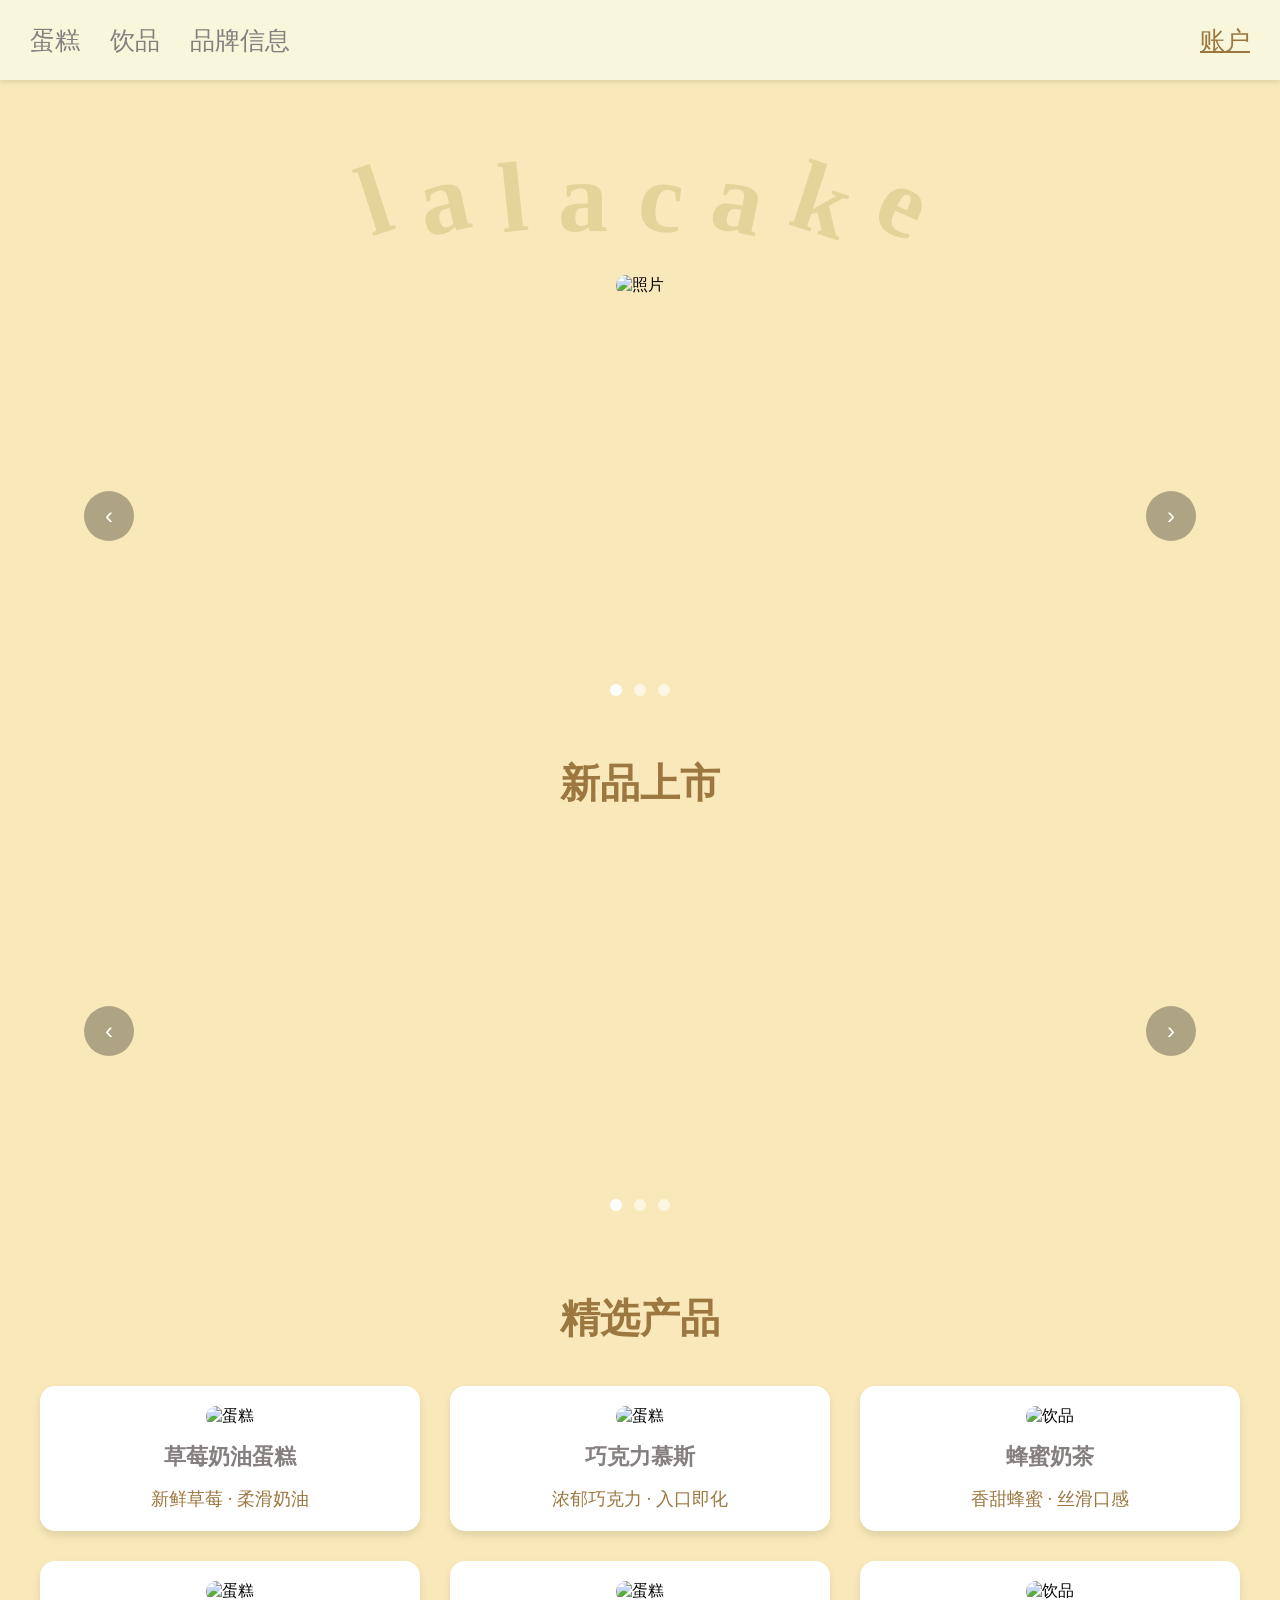
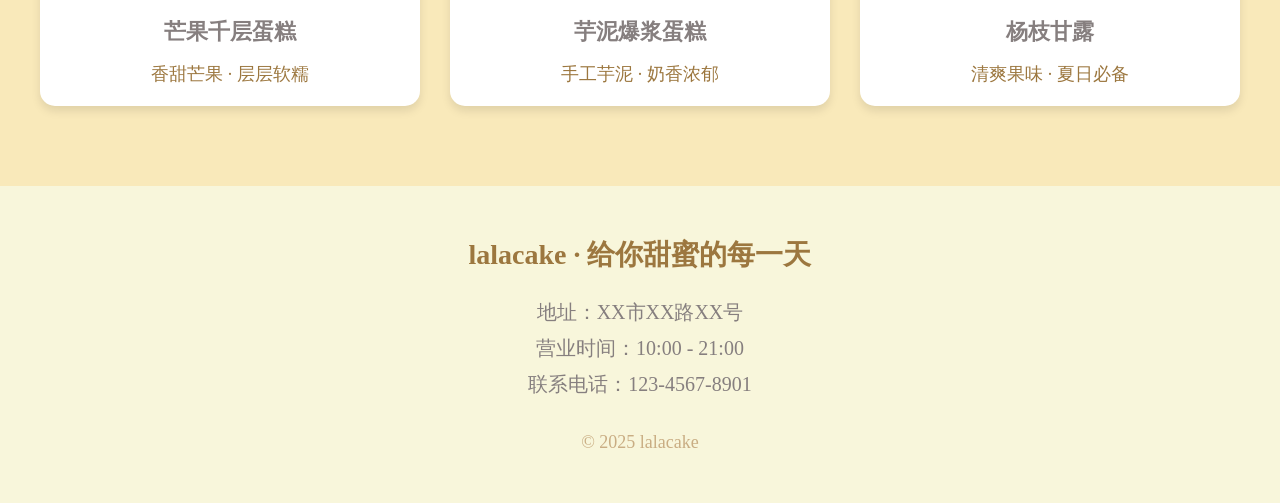
==== 20.html @ 41dbef55 "Add files via upload 新增新品轮播" ====
<!DOCTYPE html>
<html lang="zh-CN">

<head>
    <meta charset="UTF-8">
    <meta name="viewport" content="width=device-width, initial-scale=1.0">
    <title>lalacake</title>
    <style>
        * {
            margin: 0;
            padding: 0;
            box-sizing: border-box;
        }

        .navbar {
            position: fixed;
            top: 0;
            left: 0;
            width: 100%;
            height: 80px;
            background: #f8f6db;
            display: flex;
            align-items: center;
            justify-content: space-between;
            padding: 0 30px;
            box-shadow: 0 2px 5px rgba(0, 0, 0, 0.1);
            z-index: 999;
            font-family: "宋体";
        }

        .nav-menu {
            display: flex;
            gap: 30px;
            list-style: none;
        }

        .nav-menu a {
            text-decoration: none;
            color: #867f7f;
            font-size: 25px;
        }

        .nav-menu a:hover {
            color: #c9ad83;
        }

        .nav-user {
            font-size: 25px;
            color: #e3d49a;
        }

        body {
            background-color: #f9e9ba;
            min-height: 200vh;
            padding-top: 60px;
            font-family: "宋体";
        }

        .header-section {
            text-align: center;
            padding-top: 80px;
            padding-bottom: 20px;
        }

        .curve-title {
            font-size: 100px;
            font-weight: bold;
            color: #e3d49a;
            margin-bottom: 20px;
        }

        .curve-title span {
            display: inline-block;
            transform-origin: center bottom;
        }

        .header-img {
            width: 500px;
            height: auto;
            border-radius: 10px;
        }

        /* 轮播图样式 */
        .carousel {
            position: relative;
            width: 90%;
            height: 400px;
            margin: 0 auto 30px;
            border-radius: 15px;
            overflow: hidden;
        }

        .carousel-inner {
            width: 100%;
            height: 100%;
            position: relative;
        }

        .carousel-item {
            position: absolute;
            top: 0;
            left: 0;
            width: 100%;
            height: 100%;
            opacity: 0;
            background-size: cover;
            background-position: center;
            transition: opacity 0.8s ease;
        }

        .carousel-item.active {
            opacity: 1;
        }

        /* 左右箭头 */
        .prev,
        .next {
            position: absolute;
            top: 50%;
            transform: translateY(-50%);
            width: 50px;
            height: 50px;
            background: rgba(0, 0, 0, 0.3);
            color: white;
            font-size: 24px;
            border: none;
            border-radius: 50%;
            cursor: pointer;
            z-index: 10;
        }

        .prev {
            left: 20px;
        }

        .next {
            right: 20px;
        }

        /* 小圆点 */
        .dots {
            position: absolute;
            bottom: 20px;
            left: 50%;
            transform: translateX(-50%);
            display: flex;
            gap: 12px;
        }

        .dot {
            width: 12px;
            height: 12px;
            background: rgba(255, 255, 255, 0.6);
            border-radius: 50%;
            cursor: pointer;
        }

        .dot.active {
            background: white;
        }

        /* 新品标题 */
        .new-title {
            text-align: center;
            font-size: 40px;
            color: #9c773f;
            margin: 40px 0 20px 0;
        }

        /* 精品产品 */
        .product-section {
            max-width: 1200px;
            margin: 0 auto;
            text-align: center;
        }

        .section-title {
            font-size: 40px;
            color: #9c773f;
            margin: 60px 0 40px 0;
        }

        .product-box {
            display: grid;
            grid-template-columns: repeat(3, 1fr);
            gap: 30px;
        }

        .item {
            background: #fff;
            border-radius: 15px;
            padding: 20px;
            box-shadow: 0 5px 10px rgba(0, 0, 0, 0.1);
        }

        .item img {
            width: 100%;
            height: 200px;
            object-fit: cover;
            border-radius: 10px;
        }

        .item h3 {
            font-size: 22px;
            color: #867f7f;
            margin: 15px 0;
        }

        .item p {
            color: #9c773f;
            font-size: 18px;
        }

        /* 页脚 */
        .footer {
            background: #f8f6db;
            padding: 50px 20px;
            text-align: center;
            margin-top: 80px;
        }

        .footer h3 {
            font-size: 28px;
            color: #9c773f;
            margin-bottom: 20px;
        }

        .footer p {
            font-size: 20px;
            color: #867f7f;
            line-height: 1.8;
        }

        .footer-bottom {
            margin-top: 30px;
            font-size: 18px;
            color: #c9ad83;
        }
    </style>
</head>

<body>

    <div class="navbar">
        <ul class="nav-menu">
            <li><a href="#">蛋糕</a></li>
            <li><a href="#">饮品</a></li>
            <li><a href="#">品牌信息</a></li>
        </ul>
        <div class="nav-user"><a href="#" style="color: #9c773f;">账户</a></div>
    </div>

    <div class="header-section">
        <h1 class="curve-title">
            <span style="transform:rotate(-18deg)">l</span>
            <span style="transform:rotate(-12deg)">a</span>
            <span style="transform:rotate(-6deg)">l</span>
            <span style="transform:rotate(0deg)">a</span>
            <span style="transform:rotate(6deg)">c</span>
            <span style="transform:rotate(12deg)">a</span>
            <span style="transform:rotate(18deg)">k</span>
            <span style="transform:rotate(24deg)">e</span>
        </h1>
        <img class="header-img" src="./img/retouch_2026041918122701.png" alt="照片">
    </div>

    <!-- 主轮播 三张图 -->
    <div class="carousel" id="carousel1">
        <div class="carousel-inner">
            <div class="carousel-item active" style="background-image:url('./img/b1.jpg')"></div>
            <div class="carousel-item" style="background-image:url('./img/b2.jpg')"></div>
            <div class="carousel-item" style="background-image:url('./img/b3.jpg')"></div>
        </div>
        <button class="prev">‹</button>
        <button class="next">›</button>
        <div class="dots">
            <span class="dot active"></span>
            <span class="dot"></span>
            <span class="dot"></span>
        </div>
    </div>

    <!-- 新品轮播 -->
    <h2 class="new-title">新品上市</h2>
    <div class="carousel" id="carousel2">
        <div class="carousel-inner">
            <div class="carousel-item active" style="background-image:url('./img/new1.jpg')"></div>
            <div class="carousel-item" style="background-image:url('./img/new2.jpg')"></div>
            <div class="carousel-item" style="background-image:url('./img/new3.jpg')"></div>
        </div>
        <button class="prev">‹</button>
        <button class="next">›</button>
        <div class="dots">
            <span class="dot active"></span>
            <span class="dot"></span>
            <span class="dot"></span>
        </div>
    </div>

    <!-- 精品产品 -->
    <div class="product-section">
        <h2 class="section-title">精选产品</h2>
        <div class="product-box">
            <div class="item">
                <img src="./img/cake1.jpg" alt="蛋糕">
                <h3>草莓奶油蛋糕</h3>
                <p>新鲜草莓 · 柔滑奶油</p>
            </div>
            <div class="item">
                <img src="./img/cake2.jpg" alt="蛋糕">
                <h3>巧克力慕斯</h3>
                <p>浓郁巧克力 · 入口即化</p>
            </div>
            <div class="item">
                <img src="./img/drink1.jpg" alt="饮品">
                <h3>蜂蜜奶茶</h3>
                <p>香甜蜂蜜 · 丝滑口感</p>
            </div>

            <div class="item">
                <img src="./img/cake3.jpg" alt="蛋糕">
                <h3>芒果千层蛋糕</h3>
                <p>香甜芒果 · 层层软糯</p>
            </div>
            <div class="item">
                <img src="./img/cake4.jpg" alt="蛋糕">
                <h3>芋泥爆浆蛋糕</h3>
                <p>手工芋泥 · 奶香浓郁</p>
            </div>
            <div class="item">
                <img src="./img/drink2.jpg" alt="饮品">
                <h3>杨枝甘露</h3>
                <p>清爽果味 · 夏日必备</p>
            </div>
        </div>
    </div>

    <!-- 页脚 -->
    <div class="footer">
        <h3>lalacake · 给你甜蜜的每一天</h3>
        <p>地址：XX市XX路XX号</p>
        <p>营业时间：10:00 - 21:00</p>
        <p>联系电话：123-4567-8901</p>
        <div class="footer-bottom">
            © 2025 lalacake
        </div>
    </div>

    <script>
        function startCarousel(id) {
            const box = document.getElementById(id);
            const items = box.querySelectorAll('.carousel-item');
            const dots = box.querySelectorAll('.dot');
            const prev = box.querySelector('.prev');
            const next = box.querySelector('.next');
            let index = 0;

            function show() {
                items.forEach((i, k) => i.classList.toggle('active', k === index));
                dots.forEach((d, k) => d.classList.toggle('active', k === index));
            }

            prev.onclick = () => {
                index = (index - 1 + 3) % 3;
                show();
            }

            next.onclick = () => {
                index = (index + 1) % 3;
                show();
            }

            dots.forEach((d, i) => {
                d.onclick = () => {
                    index = i;
                    show();
                }
            })

            setInterval(() => {
                index = (index + 1) % 3;
                show();
            }, 3000);
        }

        startCarousel('carousel1');
        startCarousel('carousel2');
    </script>

</body>

</html>
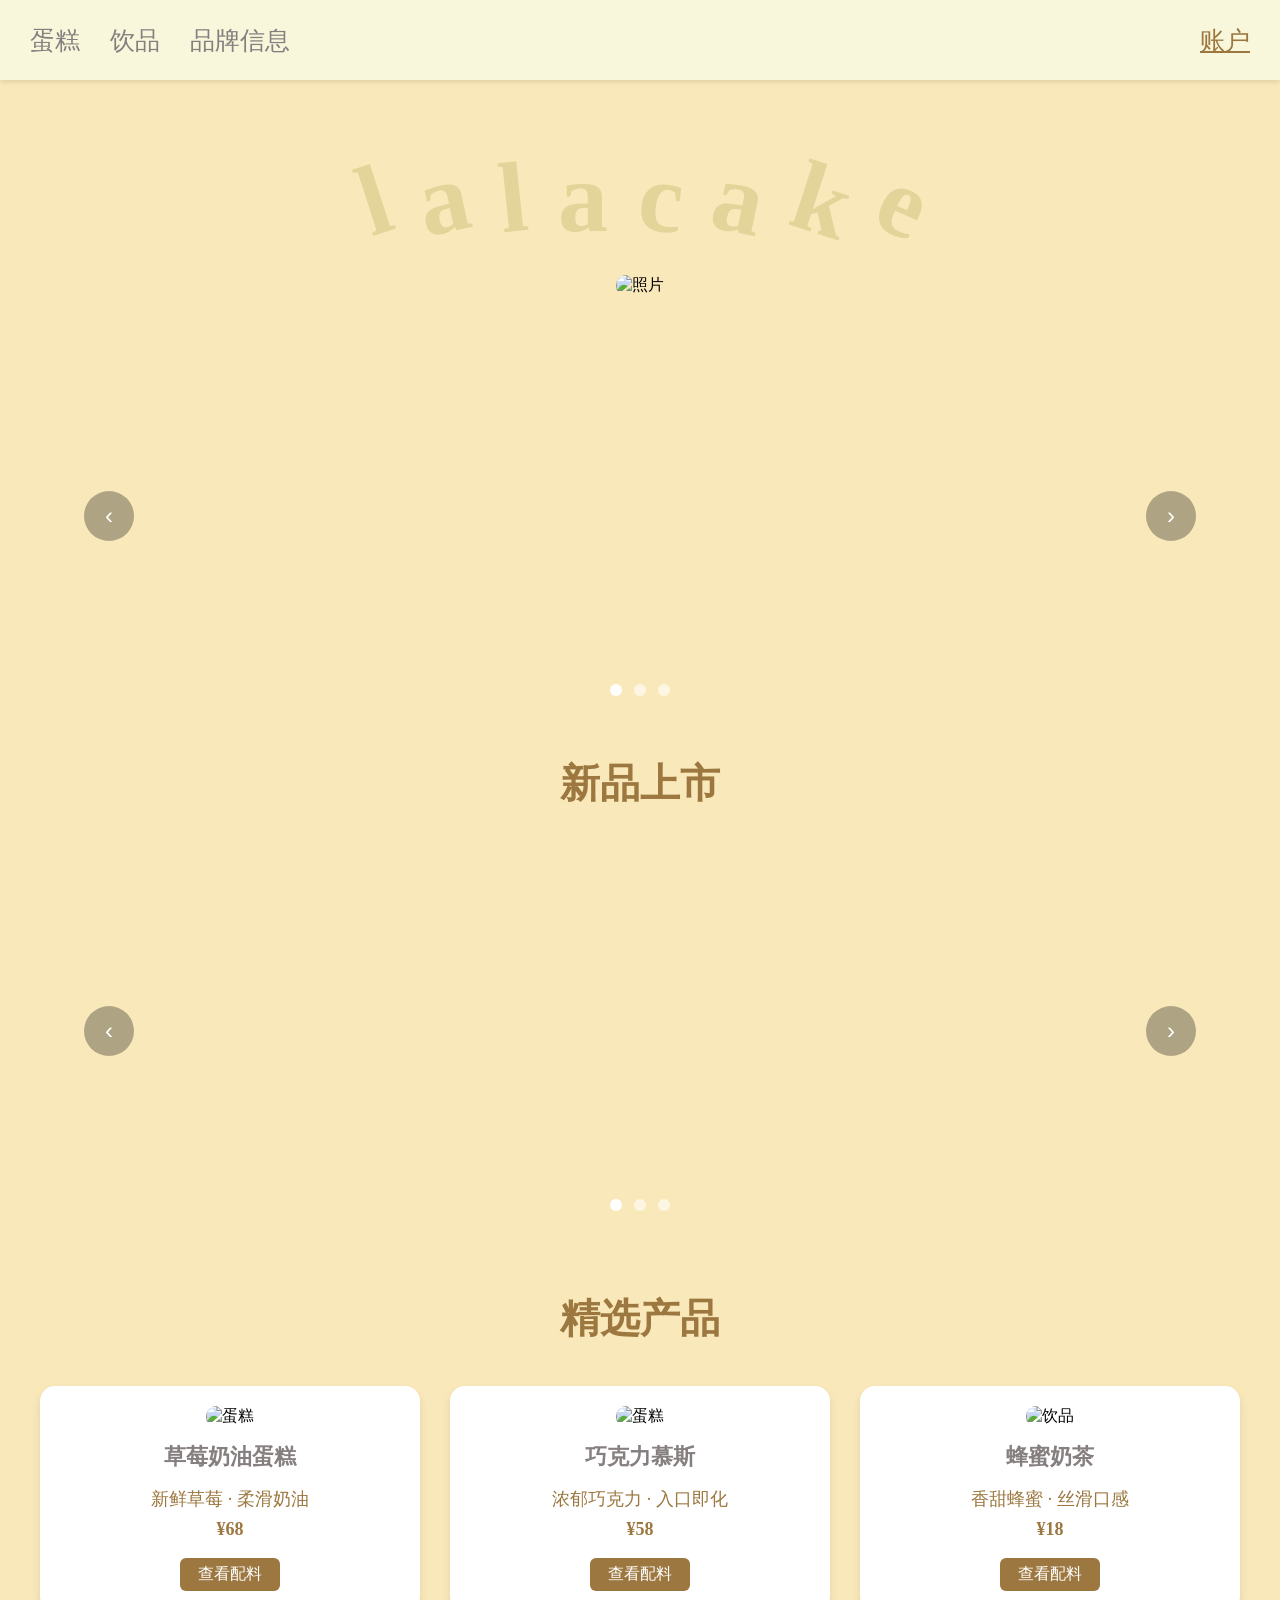
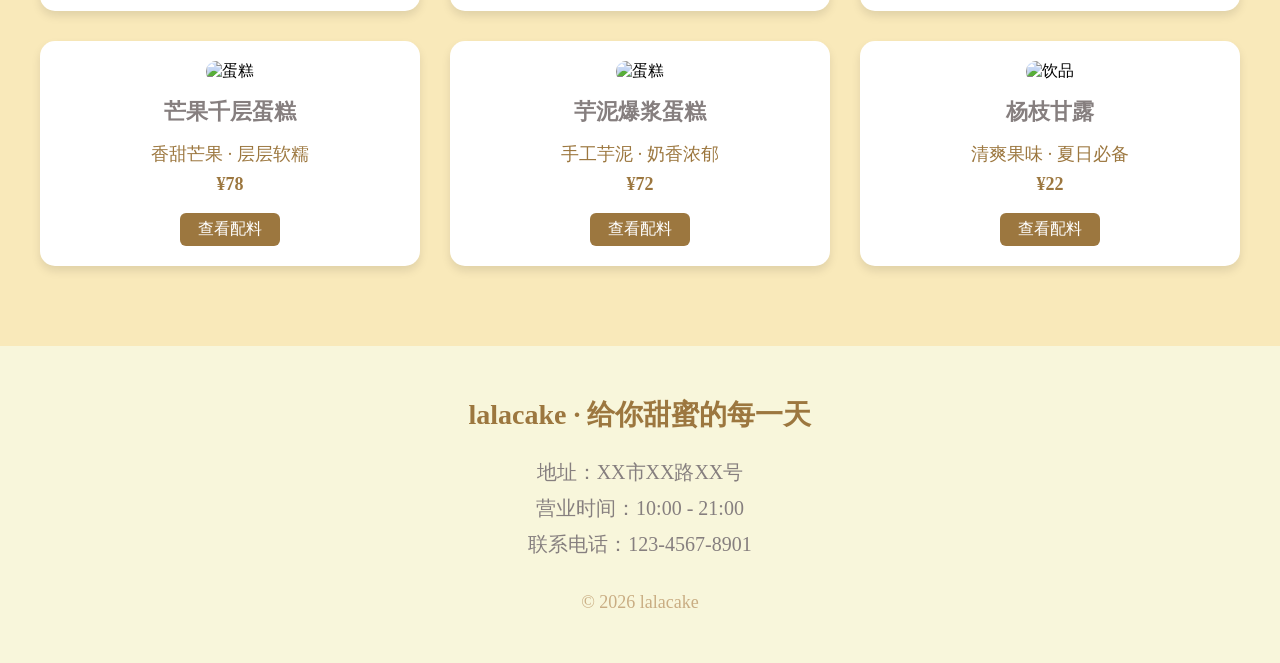
==== commit 92bb7ca9: "完成价格和按钮查看配料表" ====
--- a/20.html
+++ b/20.html
@@ -211,6 +211,63 @@
             font-size: 18px;
         }
 
+        /* ===================== 【新增CSS：价格+按钮+弹窗】 ===================== */
+        .price {
+            font-size: 24px;
+            font-weight: bold;
+            color: #e63946;
+            margin: 8px 0;
+        }
+
+        .detail-btn {
+            margin-top: 10px;
+            padding: 6px 18px;
+            background: #9c773f;
+            color: #fff;
+            border: none;
+            border-radius: 6px;
+            cursor: pointer;
+            font-size: 16px;
+        }
+
+        .detail-btn:hover {
+            background: #c9ad83;
+        }
+
+        .modal {
+            position: fixed;
+            top: 0;
+            left: 0;
+            width: 100%;
+            height: 100%;
+            background: rgba(0, 0, 0, 0.6);
+            display: none;
+            justify-content: center;
+            align-items: center;
+            z-index: 9999;
+        }
+
+        .modal-content {
+            background: #fff;
+            padding: 30px;
+            border-radius: 12px;
+            width: 90%;
+            max-width: 500px;
+            text-align: center;
+            position: relative;
+        }
+
+        .close {
+            position: absolute;
+            top: 10px;
+            right: 15px;
+            font-size: 22px;
+            cursor: pointer;
+            color: #666;
+        }
+
+        /* ===================== 【新增CSS结束】 ===================== */
+
         /* 页脚 */
         .footer {
             background: #f8f6db;
@@ -301,39 +358,63 @@
     <div class="product-section">
         <h2 class="section-title">精选产品</h2>
         <div class="product-box">
+            <!-- ===================== 【每个产品都新增：价格 + 按钮】 ===================== -->
             <div class="item">
                 <img src="./img/cake1.jpg" alt="蛋糕">
                 <h3>草莓奶油蛋糕</h3>
                 <p>新鲜草莓 · 柔滑奶油</p>
+                <p class="price">¥68</p> <!-- 新增 -->
+                <button class="detail-btn" onclick="showDetail(0)">查看配料</button> <!-- 新增 -->
             </div>
             <div class="item">
                 <img src="./img/cake2.jpg" alt="蛋糕">
                 <h3>巧克力慕斯</h3>
                 <p>浓郁巧克力 · 入口即化</p>
+                <p class="price">¥58</p> <!-- 新增 -->
+                <button class="detail-btn" onclick="showDetail(1)">查看配料</button> <!-- 新增 -->
             </div>
             <div class="item">
                 <img src="./img/drink1.jpg" alt="饮品">
                 <h3>蜂蜜奶茶</h3>
                 <p>香甜蜂蜜 · 丝滑口感</p>
+                <p class="price">¥18</p> <!-- 新增 -->
+                <button class="detail-btn" onclick="showDetail(2)">查看配料</button> <!-- 新增 -->
             </div>
 
             <div class="item">
                 <img src="./img/cake3.jpg" alt="蛋糕">
                 <h3>芒果千层蛋糕</h3>
                 <p>香甜芒果 · 层层软糯</p>
+                <p class="price">¥78</p> <!-- 新增 -->
+                <button class="detail-btn" onclick="showDetail(3)">查看配料</button> <!-- 新增 -->
             </div>
             <div class="item">
                 <img src="./img/cake4.jpg" alt="蛋糕">
                 <h3>芋泥爆浆蛋糕</h3>
                 <p>手工芋泥 · 奶香浓郁</p>
+                <p class="price">¥72</p> <!-- 新增 -->
+                <button class="detail-btn" onclick="showDetail(4)">查看配料</button> <!-- 新增 -->
             </div>
             <div class="item">
                 <img src="./img/drink2.jpg" alt="饮品">
                 <h3>杨枝甘露</h3>
                 <p>清爽果味 · 夏日必备</p>
-            </div>
-        </div>
-    </div>
+                <p class="price">¥22</p> <!-- 新增 -->
+                <button class="detail-btn" onclick="showDetail(5)">查看配料</button> <!-- 新增 -->
+            </div>
+            <!-- ===================== 【产品新增结束】 ===================== -->
+        </div>
+    </div>
+
+    <!-- ===================== 【新增HTML：配料表弹窗】 ===================== -->
+    <div class="modal" id="modal">
+        <div class="modal-content">
+            <span class="close" onclick="closeModal()">&times;</span>
+            <h3 id="modalTitle">产品名称</h3>
+            <p id="modalContent">配料表</p>
+        </div>
+    </div>
+    <!-- ===================== 【新增HTML结束】 ===================== -->
 
     <!-- 页脚 -->
     <div class="footer">
@@ -342,11 +423,12 @@
         <p>营业时间：10:00 - 21:00</p>
         <p>联系电话：123-4567-8901</p>
         <div class="footer-bottom">
-            © 2025 lalacake
+            © 2026 lalacake
         </div>
     </div>
 
     <script>
+        // 原有轮播代码 完全不动
         function startCarousel(id) {
             const box = document.getElementById(id);
             const items = box.querySelectorAll('.carousel-item');
@@ -382,9 +464,28 @@
                 show();
             }, 3000);
         }
-
         startCarousel('carousel1');
         startCarousel('carousel2');
+
+        // ===================== 【新增JS：弹窗显示配料表】 =====================
+        const products = [
+            { name: "草莓奶油蛋糕", content: "配料：低筋面粉、鸡蛋、淡奶油、新鲜草莓、白砂糖、牛奶、黄油" },
+            { name: "巧克力慕斯", content: "配料：黑巧克力、淡奶油、鸡蛋、白砂糖、可可粉、牛奶、吉利丁" },
+            { name: "蜂蜜奶茶", content: "配料：红茶、纯牛奶、蜂蜜、冰糖" },
+            { name: "芒果千层蛋糕", content: "配料：千层皮、淡奶油、新鲜芒果、白砂糖、牛奶" },
+            { name: "芋泥爆浆蛋糕", content: "配料：芋头、淡奶油、鸡蛋、面粉、牛奶、黄油、白砂糖" },
+            { name: "杨枝甘露", content: "配料：西柚、芒果、椰奶、西米、冰糖" }
+        ];
+
+        function showDetail(index) {
+            document.getElementById("modalTitle").innerText = products[index].name;
+            document.getElementById("modalContent").innerText = products[index].content;
+            document.getElementById("modal").style.display = "flex";
+        }
+        function closeModal() {
+            document.getElementById("modal").style.display = "none";
+        }
+        // ===================== 【新增JS结束】 =====================
     </script>
 
 </body>
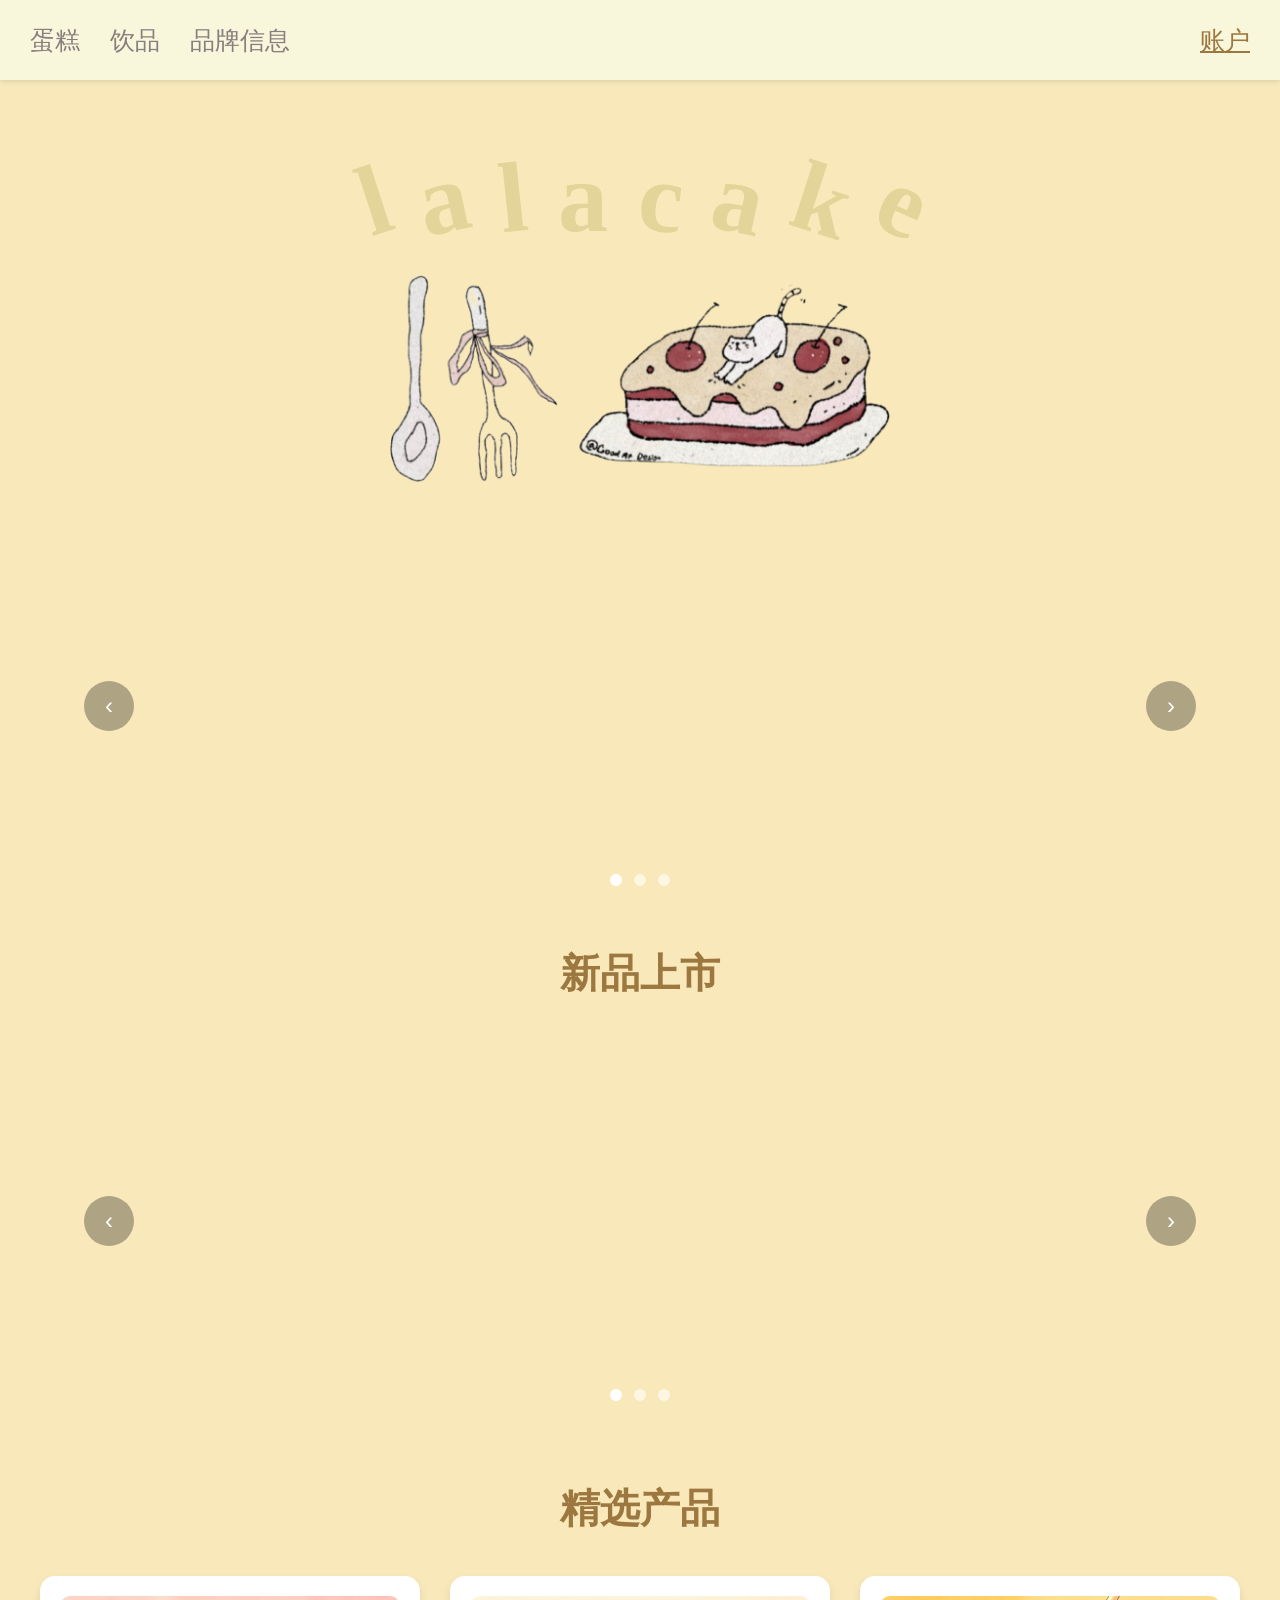
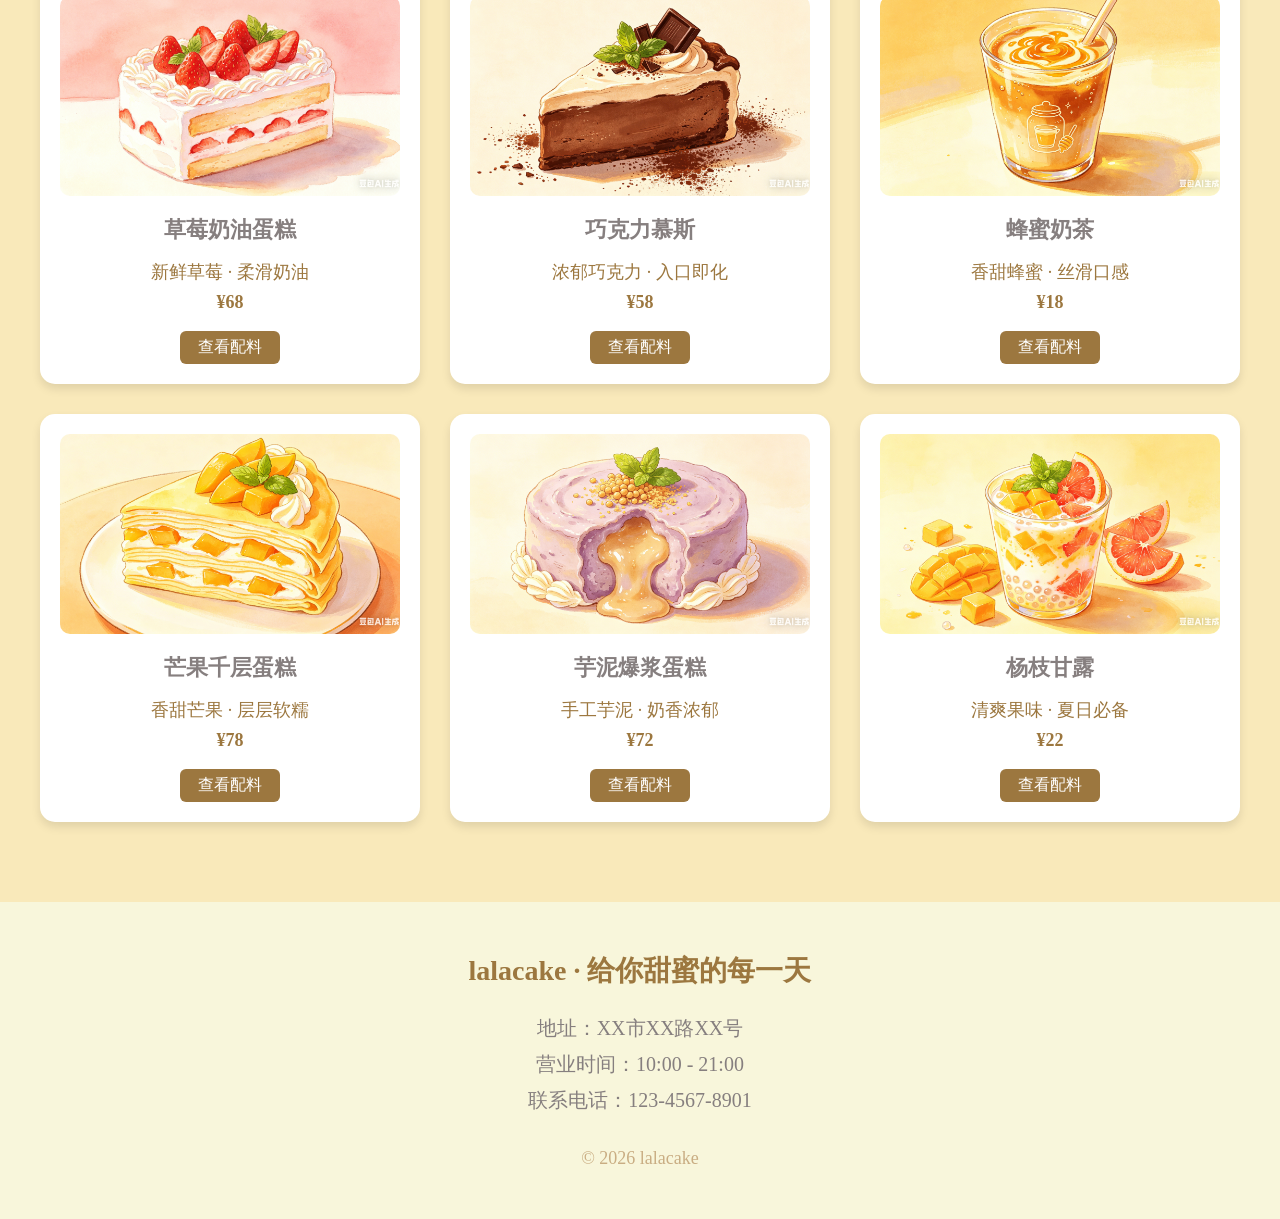
==== commit 5303c5e1: "上传产品图片" ====
--- a/20.html
+++ b/20.html
@@ -1,493 +1,493 @@
-<!DOCTYPE html>
-<html lang="zh-CN">
-
-<head>
-    <meta charset="UTF-8">
-    <meta name="viewport" content="width=device-width, initial-scale=1.0">
-    <title>lalacake</title>
-    <style>
-        * {
-            margin: 0;
-            padding: 0;
-            box-sizing: border-box;
-        }
-
-        .navbar {
-            position: fixed;
-            top: 0;
-            left: 0;
-            width: 100%;
-            height: 80px;
-            background: #f8f6db;
-            display: flex;
-            align-items: center;
-            justify-content: space-between;
-            padding: 0 30px;
-            box-shadow: 0 2px 5px rgba(0, 0, 0, 0.1);
-            z-index: 999;
-            font-family: "宋体";
-        }
-
-        .nav-menu {
-            display: flex;
-            gap: 30px;
-            list-style: none;
-        }
-
-        .nav-menu a {
-            text-decoration: none;
-            color: #867f7f;
-            font-size: 25px;
-        }
-
-        .nav-menu a:hover {
-            color: #c9ad83;
-        }
-
-        .nav-user {
-            font-size: 25px;
-            color: #e3d49a;
-        }
-
-        body {
-            background-color: #f9e9ba;
-            min-height: 200vh;
-            padding-top: 60px;
-            font-family: "宋体";
-        }
-
-        .header-section {
-            text-align: center;
-            padding-top: 80px;
-            padding-bottom: 20px;
-        }
-
-        .curve-title {
-            font-size: 100px;
-            font-weight: bold;
-            color: #e3d49a;
-            margin-bottom: 20px;
-        }
-
-        .curve-title span {
-            display: inline-block;
-            transform-origin: center bottom;
-        }
-
-        .header-img {
-            width: 500px;
-            height: auto;
-            border-radius: 10px;
-        }
-
-        /* 轮播图样式 */
-        .carousel {
-            position: relative;
-            width: 90%;
-            height: 400px;
-            margin: 0 auto 30px;
-            border-radius: 15px;
-            overflow: hidden;
-        }
-
-        .carousel-inner {
-            width: 100%;
-            height: 100%;
-            position: relative;
-        }
-
-        .carousel-item {
-            position: absolute;
-            top: 0;
-            left: 0;
-            width: 100%;
-            height: 100%;
-            opacity: 0;
-            background-size: cover;
-            background-position: center;
-            transition: opacity 0.8s ease;
-        }
-
-        .carousel-item.active {
-            opacity: 1;
-        }
-
-        /* 左右箭头 */
-        .prev,
-        .next {
-            position: absolute;
-            top: 50%;
-            transform: translateY(-50%);
-            width: 50px;
-            height: 50px;
-            background: rgba(0, 0, 0, 0.3);
-            color: white;
-            font-size: 24px;
-            border: none;
-            border-radius: 50%;
-            cursor: pointer;
-            z-index: 10;
-        }
-
-        .prev {
-            left: 20px;
-        }
-
-        .next {
-            right: 20px;
-        }
-
-        /* 小圆点 */
-        .dots {
-            position: absolute;
-            bottom: 20px;
-            left: 50%;
-            transform: translateX(-50%);
-            display: flex;
-            gap: 12px;
-        }
-
-        .dot {
-            width: 12px;
-            height: 12px;
-            background: rgba(255, 255, 255, 0.6);
-            border-radius: 50%;
-            cursor: pointer;
-        }
-
-        .dot.active {
-            background: white;
-        }
-
-        /* 新品标题 */
-        .new-title {
-            text-align: center;
-            font-size: 40px;
-            color: #9c773f;
-            margin: 40px 0 20px 0;
-        }
-
-        /* 精品产品 */
-        .product-section {
-            max-width: 1200px;
-            margin: 0 auto;
-            text-align: center;
-        }
-
-        .section-title {
-            font-size: 40px;
-            color: #9c773f;
-            margin: 60px 0 40px 0;
-        }
-
-        .product-box {
-            display: grid;
-            grid-template-columns: repeat(3, 1fr);
-            gap: 30px;
-        }
-
-        .item {
-            background: #fff;
-            border-radius: 15px;
-            padding: 20px;
-            box-shadow: 0 5px 10px rgba(0, 0, 0, 0.1);
-        }
-
-        .item img {
-            width: 100%;
-            height: 200px;
-            object-fit: cover;
-            border-radius: 10px;
-        }
-
-        .item h3 {
-            font-size: 22px;
-            color: #867f7f;
-            margin: 15px 0;
-        }
-
-        .item p {
-            color: #9c773f;
-            font-size: 18px;
-        }
-
-        /* ===================== 【新增CSS：价格+按钮+弹窗】 ===================== */
-        .price {
-            font-size: 24px;
-            font-weight: bold;
-            color: #e63946;
-            margin: 8px 0;
-        }
-
-        .detail-btn {
-            margin-top: 10px;
-            padding: 6px 18px;
-            background: #9c773f;
-            color: #fff;
-            border: none;
-            border-radius: 6px;
-            cursor: pointer;
-            font-size: 16px;
-        }
-
-        .detail-btn:hover {
-            background: #c9ad83;
-        }
-
-        .modal {
-            position: fixed;
-            top: 0;
-            left: 0;
-            width: 100%;
-            height: 100%;
-            background: rgba(0, 0, 0, 0.6);
-            display: none;
-            justify-content: center;
-            align-items: center;
-            z-index: 9999;
-        }
-
-        .modal-content {
-            background: #fff;
-            padding: 30px;
-            border-radius: 12px;
-            width: 90%;
-            max-width: 500px;
-            text-align: center;
-            position: relative;
-        }
-
-        .close {
-            position: absolute;
-            top: 10px;
-            right: 15px;
-            font-size: 22px;
-            cursor: pointer;
-            color: #666;
-        }
-
-        /* ===================== 【新增CSS结束】 ===================== */
-
-        /* 页脚 */
-        .footer {
-            background: #f8f6db;
-            padding: 50px 20px;
-            text-align: center;
-            margin-top: 80px;
-        }
-
-        .footer h3 {
-            font-size: 28px;
-            color: #9c773f;
-            margin-bottom: 20px;
-        }
-
-        .footer p {
-            font-size: 20px;
-            color: #867f7f;
-            line-height: 1.8;
-        }
-
-        .footer-bottom {
-            margin-top: 30px;
-            font-size: 18px;
-            color: #c9ad83;
-        }
-    </style>
-</head>
-
-<body>
-
-    <div class="navbar">
-        <ul class="nav-menu">
-            <li><a href="#">蛋糕</a></li>
-            <li><a href="#">饮品</a></li>
-            <li><a href="#">品牌信息</a></li>
-        </ul>
-        <div class="nav-user"><a href="#" style="color: #9c773f;">账户</a></div>
-    </div>
-
-    <div class="header-section">
-        <h1 class="curve-title">
-            <span style="transform:rotate(-18deg)">l</span>
-            <span style="transform:rotate(-12deg)">a</span>
-            <span style="transform:rotate(-6deg)">l</span>
-            <span style="transform:rotate(0deg)">a</span>
-            <span style="transform:rotate(6deg)">c</span>
-            <span style="transform:rotate(12deg)">a</span>
-            <span style="transform:rotate(18deg)">k</span>
-            <span style="transform:rotate(24deg)">e</span>
-        </h1>
-        <img class="header-img" src="./img/retouch_2026041918122701.png" alt="照片">
-    </div>
-
-    <!-- 主轮播 三张图 -->
-    <div class="carousel" id="carousel1">
-        <div class="carousel-inner">
-            <div class="carousel-item active" style="background-image:url('./img/b1.jpg')"></div>
-            <div class="carousel-item" style="background-image:url('./img/b2.jpg')"></div>
-            <div class="carousel-item" style="background-image:url('./img/b3.jpg')"></div>
-        </div>
-        <button class="prev">‹</button>
-        <button class="next">›</button>
-        <div class="dots">
-            <span class="dot active"></span>
-            <span class="dot"></span>
-            <span class="dot"></span>
-        </div>
-    </div>
-
-    <!-- 新品轮播 -->
-    <h2 class="new-title">新品上市</h2>
-    <div class="carousel" id="carousel2">
-        <div class="carousel-inner">
-            <div class="carousel-item active" style="background-image:url('./img/new1.jpg')"></div>
-            <div class="carousel-item" style="background-image:url('./img/new2.jpg')"></div>
-            <div class="carousel-item" style="background-image:url('./img/new3.jpg')"></div>
-        </div>
-        <button class="prev">‹</button>
-        <button class="next">›</button>
-        <div class="dots">
-            <span class="dot active"></span>
-            <span class="dot"></span>
-            <span class="dot"></span>
-        </div>
-    </div>
-
-    <!-- 精品产品 -->
-    <div class="product-section">
-        <h2 class="section-title">精选产品</h2>
-        <div class="product-box">
-            <!-- ===================== 【每个产品都新增：价格 + 按钮】 ===================== -->
-            <div class="item">
-                <img src="./img/cake1.jpg" alt="蛋糕">
-                <h3>草莓奶油蛋糕</h3>
-                <p>新鲜草莓 · 柔滑奶油</p>
-                <p class="price">¥68</p> <!-- 新增 -->
-                <button class="detail-btn" onclick="showDetail(0)">查看配料</button> <!-- 新增 -->
-            </div>
-            <div class="item">
-                <img src="./img/cake2.jpg" alt="蛋糕">
-                <h3>巧克力慕斯</h3>
-                <p>浓郁巧克力 · 入口即化</p>
-                <p class="price">¥58</p> <!-- 新增 -->
-                <button class="detail-btn" onclick="showDetail(1)">查看配料</button> <!-- 新增 -->
-            </div>
-            <div class="item">
-                <img src="./img/drink1.jpg" alt="饮品">
-                <h3>蜂蜜奶茶</h3>
-                <p>香甜蜂蜜 · 丝滑口感</p>
-                <p class="price">¥18</p> <!-- 新增 -->
-                <button class="detail-btn" onclick="showDetail(2)">查看配料</button> <!-- 新增 -->
-            </div>
-
-            <div class="item">
-                <img src="./img/cake3.jpg" alt="蛋糕">
-                <h3>芒果千层蛋糕</h3>
-                <p>香甜芒果 · 层层软糯</p>
-                <p class="price">¥78</p> <!-- 新增 -->
-                <button class="detail-btn" onclick="showDetail(3)">查看配料</button> <!-- 新增 -->
-            </div>
-            <div class="item">
-                <img src="./img/cake4.jpg" alt="蛋糕">
-                <h3>芋泥爆浆蛋糕</h3>
-                <p>手工芋泥 · 奶香浓郁</p>
-                <p class="price">¥72</p> <!-- 新增 -->
-                <button class="detail-btn" onclick="showDetail(4)">查看配料</button> <!-- 新增 -->
-            </div>
-            <div class="item">
-                <img src="./img/drink2.jpg" alt="饮品">
-                <h3>杨枝甘露</h3>
-                <p>清爽果味 · 夏日必备</p>
-                <p class="price">¥22</p> <!-- 新增 -->
-                <button class="detail-btn" onclick="showDetail(5)">查看配料</button> <!-- 新增 -->
-            </div>
-            <!-- ===================== 【产品新增结束】 ===================== -->
-        </div>
-    </div>
-
-    <!-- ===================== 【新增HTML：配料表弹窗】 ===================== -->
-    <div class="modal" id="modal">
-        <div class="modal-content">
-            <span class="close" onclick="closeModal()">&times;</span>
-            <h3 id="modalTitle">产品名称</h3>
-            <p id="modalContent">配料表</p>
-        </div>
-    </div>
-    <!-- ===================== 【新增HTML结束】 ===================== -->
-
-    <!-- 页脚 -->
-    <div class="footer">
-        <h3>lalacake · 给你甜蜜的每一天</h3>
-        <p>地址：XX市XX路XX号</p>
-        <p>营业时间：10:00 - 21:00</p>
-        <p>联系电话：123-4567-8901</p>
-        <div class="footer-bottom">
-            © 2026 lalacake
-        </div>
-    </div>
-
-    <script>
-        // 原有轮播代码 完全不动
-        function startCarousel(id) {
-            const box = document.getElementById(id);
-            const items = box.querySelectorAll('.carousel-item');
-            const dots = box.querySelectorAll('.dot');
-            const prev = box.querySelector('.prev');
-            const next = box.querySelector('.next');
-            let index = 0;
-
-            function show() {
-                items.forEach((i, k) => i.classList.toggle('active', k === index));
-                dots.forEach((d, k) => d.classList.toggle('active', k === index));
-            }
-
-            prev.onclick = () => {
-                index = (index - 1 + 3) % 3;
-                show();
-            }
-
-            next.onclick = () => {
-                index = (index + 1) % 3;
-                show();
-            }
-
-            dots.forEach((d, i) => {
-                d.onclick = () => {
-                    index = i;
-                    show();
-                }
-            })
-
-            setInterval(() => {
-                index = (index + 1) % 3;
-                show();
-            }, 3000);
-        }
-        startCarousel('carousel1');
-        startCarousel('carousel2');
-
-        // ===================== 【新增JS：弹窗显示配料表】 =====================
-        const products = [
-            { name: "草莓奶油蛋糕", content: "配料：低筋面粉、鸡蛋、淡奶油、新鲜草莓、白砂糖、牛奶、黄油" },
-            { name: "巧克力慕斯", content: "配料：黑巧克力、淡奶油、鸡蛋、白砂糖、可可粉、牛奶、吉利丁" },
-            { name: "蜂蜜奶茶", content: "配料：红茶、纯牛奶、蜂蜜、冰糖" },
-            { name: "芒果千层蛋糕", content: "配料：千层皮、淡奶油、新鲜芒果、白砂糖、牛奶" },
-            { name: "芋泥爆浆蛋糕", content: "配料：芋头、淡奶油、鸡蛋、面粉、牛奶、黄油、白砂糖" },
-            { name: "杨枝甘露", content: "配料：西柚、芒果、椰奶、西米、冰糖" }
-        ];
-
-        function showDetail(index) {
-            document.getElementById("modalTitle").innerText = products[index].name;
-            document.getElementById("modalContent").innerText = products[index].content;
-            document.getElementById("modal").style.display = "flex";
-        }
-        function closeModal() {
-            document.getElementById("modal").style.display = "none";
-        }
-        // ===================== 【新增JS结束】 =====================
-    </script>
-
-</body>
-
+<!DOCTYPE html>
+<html lang="zh-CN">
+
+<head>
+    <meta charset="UTF-8">
+    <meta name="viewport" content="width=device-width, initial-scale=1.0">
+    <title>lalacake</title>
+    <style>
+        * {
+            margin: 0;
+            padding: 0;
+            box-sizing: border-box;
+        }
+
+        .navbar {
+            position: fixed;
+            top: 0;
+            left: 0;
+            width: 100%;
+            height: 80px;
+            background: #f8f6db;
+            display: flex;
+            align-items: center;
+            justify-content: space-between;
+            padding: 0 30px;
+            box-shadow: 0 2px 5px rgba(0, 0, 0, 0.1);
+            z-index: 999;
+            font-family: "宋体";
+        }
+
+        .nav-menu {
+            display: flex;
+            gap: 30px;
+            list-style: none;
+        }
+
+        .nav-menu a {
+            text-decoration: none;
+            color: #867f7f;
+            font-size: 25px;
+        }
+
+        .nav-menu a:hover {
+            color: #c9ad83;
+        }
+
+        .nav-user {
+            font-size: 25px;
+            color: #e3d49a;
+        }
+
+        body {
+            background-color: #f9e9ba;
+            min-height: 200vh;
+            padding-top: 60px;
+            font-family: "宋体";
+        }
+
+        .header-section {
+            text-align: center;
+            padding-top: 80px;
+            padding-bottom: 20px;
+        }
+
+        .curve-title {
+            font-size: 100px;
+            font-weight: bold;
+            color: #e3d49a;
+            margin-bottom: 20px;
+        }
+
+        .curve-title span {
+            display: inline-block;
+            transform-origin: center bottom;
+        }
+
+        .header-img {
+            width: 500px;
+            height: auto;
+            border-radius: 10px;
+        }
+
+        /* 轮播图样式 */
+        .carousel {
+            position: relative;
+            width: 90%;
+            height: 400px;
+            margin: 0 auto 30px;
+            border-radius: 15px;
+            overflow: hidden;
+        }
+
+        .carousel-inner {
+            width: 100%;
+            height: 100%;
+            position: relative;
+        }
+
+        .carousel-item {
+            position: absolute;
+            top: 0;
+            left: 0;
+            width: 100%;
+            height: 100%;
+            opacity: 0;
+            background-size: cover;
+            background-position: center;
+            transition: opacity 0.8s ease;
+        }
+
+        .carousel-item.active {
+            opacity: 1;
+        }
+
+        /* 左右箭头 */
+        .prev,
+        .next {
+            position: absolute;
+            top: 50%;
+            transform: translateY(-50%);
+            width: 50px;
+            height: 50px;
+            background: rgba(0, 0, 0, 0.3);
+            color: white;
+            font-size: 24px;
+            border: none;
+            border-radius: 50%;
+            cursor: pointer;
+            z-index: 10;
+        }
+
+        .prev {
+            left: 20px;
+        }
+
+        .next {
+            right: 20px;
+        }
+
+        /* 小圆点 */
+        .dots {
+            position: absolute;
+            bottom: 20px;
+            left: 50%;
+            transform: translateX(-50%);
+            display: flex;
+            gap: 12px;
+        }
+
+        .dot {
+            width: 12px;
+            height: 12px;
+            background: rgba(255, 255, 255, 0.6);
+            border-radius: 50%;
+            cursor: pointer;
+        }
+
+        .dot.active {
+            background: white;
+        }
+
+        /* 新品标题 */
+        .new-title {
+            text-align: center;
+            font-size: 40px;
+            color: #9c773f;
+            margin: 40px 0 20px 0;
+        }
+
+        /* 精品产品 */
+        .product-section {
+            max-width: 1200px;
+            margin: 0 auto;
+            text-align: center;
+        }
+
+        .section-title {
+            font-size: 40px;
+            color: #9c773f;
+            margin: 60px 0 40px 0;
+        }
+
+        .product-box {
+            display: grid;
+            grid-template-columns: repeat(3, 1fr);
+            gap: 30px;
+        }
+
+        .item {
+            background: #fff;
+            border-radius: 15px;
+            padding: 20px;
+            box-shadow: 0 5px 10px rgba(0, 0, 0, 0.1);
+        }
+
+        .item img {
+            width: 100%;
+            height: 200px;
+            object-fit: cover;
+            border-radius: 10px;
+        }
+
+        .item h3 {
+            font-size: 22px;
+            color: #867f7f;
+            margin: 15px 0;
+        }
+
+        .item p {
+            color: #9c773f;
+            font-size: 18px;
+        }
+
+        /* ===================== 【新增CSS：价格+按钮+弹窗】 ===================== */
+        .price {
+            font-size: 24px;
+            font-weight: bold;
+            color: #e63946;
+            margin: 8px 0;
+        }
+
+        .detail-btn {
+            margin-top: 10px;
+            padding: 6px 18px;
+            background: #9c773f;
+            color: #fff;
+            border: none;
+            border-radius: 6px;
+            cursor: pointer;
+            font-size: 16px;
+        }
+
+        .detail-btn:hover {
+            background: #c9ad83;
+        }
+
+        .modal {
+            position: fixed;
+            top: 0;
+            left: 0;
+            width: 100%;
+            height: 100%;
+            background: rgba(0, 0, 0, 0.6);
+            display: none;
+            justify-content: center;
+            align-items: center;
+            z-index: 9999;
+        }
+
+        .modal-content {
+            background: #fff;
+            padding: 30px;
+            border-radius: 12px;
+            width: 90%;
+            max-width: 500px;
+            text-align: center;
+            position: relative;
+        }
+
+        .close {
+            position: absolute;
+            top: 10px;
+            right: 15px;
+            font-size: 22px;
+            cursor: pointer;
+            color: #666;
+        }
+
+        /* ===================== 【新增CSS结束】 ===================== */
+
+        /* 页脚 */
+        .footer {
+            background: #f8f6db;
+            padding: 50px 20px;
+            text-align: center;
+            margin-top: 80px;
+        }
+
+        .footer h3 {
+            font-size: 28px;
+            color: #9c773f;
+            margin-bottom: 20px;
+        }
+
+        .footer p {
+            font-size: 20px;
+            color: #867f7f;
+            line-height: 1.8;
+        }
+
+        .footer-bottom {
+            margin-top: 30px;
+            font-size: 18px;
+            color: #c9ad83;
+        }
+    </style>
+</head>
+
+<body>
+
+    <div class="navbar">
+        <ul class="nav-menu">
+            <li><a href="#">蛋糕</a></li>
+            <li><a href="#">饮品</a></li>
+            <li><a href="#">品牌信息</a></li>
+        </ul>
+        <div class="nav-user"><a href="#" style="color: #9c773f;">账户</a></div>
+    </div>
+
+    <div class="header-section">
+        <h1 class="curve-title">
+            <span style="transform:rotate(-18deg)">l</span>
+            <span style="transform:rotate(-12deg)">a</span>
+            <span style="transform:rotate(-6deg)">l</span>
+            <span style="transform:rotate(0deg)">a</span>
+            <span style="transform:rotate(6deg)">c</span>
+            <span style="transform:rotate(12deg)">a</span>
+            <span style="transform:rotate(18deg)">k</span>
+            <span style="transform:rotate(24deg)">e</span>
+        </h1>
+        <img class="header-img" src="./img/retouch_2026041918122701.png" alt="照片">
+    </div>
+
+    <!-- 主轮播 三张图 -->
+    <div class="carousel" id="carousel1">
+        <div class="carousel-inner">
+            <div class="carousel-item active" style="background-image:url('./img/b1.jpg')"></div>
+            <div class="carousel-item" style="background-image:url('./img/b2.jpg')"></div>
+            <div class="carousel-item" style="background-image:url('./img/b3.jpg')"></div>
+        </div>
+        <button class="prev">‹</button>
+        <button class="next">›</button>
+        <div class="dots">
+            <span class="dot active"></span>
+            <span class="dot"></span>
+            <span class="dot"></span>
+        </div>
+    </div>
+
+    <!-- 新品轮播 -->
+    <h2 class="new-title">新品上市</h2>
+    <div class="carousel" id="carousel2">
+        <div class="carousel-inner">
+            <div class="carousel-item active" style="background-image:url('./img/new1.jpg')"></div>
+            <div class="carousel-item" style="background-image:url('./img/new2.jpg')"></div>
+            <div class="carousel-item" style="background-image:url('./img/new3.jpg')"></div>
+        </div>
+        <button class="prev">‹</button>
+        <button class="next">›</button>
+        <div class="dots">
+            <span class="dot active"></span>
+            <span class="dot"></span>
+            <span class="dot"></span>
+        </div>
+    </div>
+
+    <!-- 精品产品 -->
+    <div class="product-section">
+        <h2 class="section-title">精选产品</h2>
+        <div class="product-box">
+            <!-- ===================== 【每个产品都新增：价格 + 按钮】 ===================== -->
+            <div class="item">
+                <img src="./img/草莓奶油蛋糕.png" alt="蛋糕">
+                <h3>草莓奶油蛋糕</h3>
+                <p>新鲜草莓 · 柔滑奶油</p>
+                <p class="price">¥68</p> <!-- 新增 -->
+                <button class="detail-btn" onclick="showDetail(0)">查看配料</button> <!-- 新增 -->
+            </div>
+            <div class="item">
+                <img src="./img/巧克力慕斯.png" alt="蛋糕">
+                <h3>巧克力慕斯</h3>
+                <p>浓郁巧克力 · 入口即化</p>
+                <p class="price">¥58</p> <!-- 新增 -->
+                <button class="detail-btn" onclick="showDetail(1)">查看配料</button> <!-- 新增 -->
+            </div>
+            <div class="item">
+                <img src="./img/蜂蜜奶茶.png" alt="饮品">
+                <h3>蜂蜜奶茶</h3>
+                <p>香甜蜂蜜 · 丝滑口感</p>
+                <p class="price">¥18</p> <!-- 新增 -->
+                <button class="detail-btn" onclick="showDetail(2)">查看配料</button> <!-- 新增 -->
+            </div>
+
+            <div class="item">
+                <img src="./img/芒果千层蛋糕.png" alt="蛋糕">
+                <h3>芒果千层蛋糕</h3>
+                <p>香甜芒果 · 层层软糯</p>
+                <p class="price">¥78</p> <!-- 新增 -->
+                <button class="detail-btn" onclick="showDetail(3)">查看配料</button> <!-- 新增 -->
+            </div>
+            <div class="item">
+                <img src="./img/芋泥爆浆蛋糕.png" alt="蛋糕">
+                <h3>芋泥爆浆蛋糕</h3>
+                <p>手工芋泥 · 奶香浓郁</p>
+                <p class="price">¥72</p> <!-- 新增 -->
+                <button class="detail-btn" onclick="showDetail(4)">查看配料</button> <!-- 新增 -->
+            </div>
+            <div class="item">
+                <img src="./img/杨枝甘露.png" alt="饮品">
+                <h3>杨枝甘露</h3>
+                <p>清爽果味 · 夏日必备</p>
+                <p class="price">¥22</p> <!-- 新增 -->
+                <button class="detail-btn" onclick="showDetail(5)">查看配料</button> <!-- 新增 -->
+            </div>
+            <!-- ===================== 【产品新增结束】 ===================== -->
+        </div>
+    </div>
+
+    <!-- ===================== 【新增HTML：配料表弹窗】 ===================== -->
+    <div class="modal" id="modal">
+        <div class="modal-content">
+            <span class="close" onclick="closeModal()">&times;</span>
+            <h3 id="modalTitle">产品名称</h3>
+            <p id="modalContent">配料表</p>
+        </div>
+    </div>
+    <!-- ===================== 【新增HTML结束】 ===================== -->
+
+    <!-- 页脚 -->
+    <div class="footer">
+        <h3>lalacake · 给你甜蜜的每一天</h3>
+        <p>地址：XX市XX路XX号</p>
+        <p>营业时间：10:00 - 21:00</p>
+        <p>联系电话：123-4567-8901</p>
+        <div class="footer-bottom">
+            © 2026 lalacake
+        </div>
+    </div>
+
+    <script>
+        // 轮播代码
+        function startCarousel(id) {
+            const box = document.getElementById(id);
+            const items = box.querySelectorAll('.carousel-item');
+            const dots = box.querySelectorAll('.dot');
+            const prev = box.querySelector('.prev');
+            const next = box.querySelector('.next');
+            let index = 0;
+
+            function show() {
+                items.forEach((i, k) => i.classList.toggle('active', k === index));
+                dots.forEach((d, k) => d.classList.toggle('active', k === index));
+            }
+
+            prev.onclick = () => {
+                index = (index - 1 + 3) % 3;
+                show();
+            }
+
+            next.onclick = () => {
+                index = (index + 1) % 3;
+                show();
+            }
+
+            dots.forEach((d, i) => {
+                d.onclick = () => {
+                    index = i;
+                    show();
+                }
+            })
+
+            setInterval(() => {
+                index = (index + 1) % 3;
+                show();
+            }, 3000);
+        }
+        startCarousel('carousel1');
+        startCarousel('carousel2');
+
+        // ===================== 【新增JS：弹窗显示配料表】 =====================
+        const products = [
+            { name: "草莓奶油蛋糕", content: "配料：低筋面粉、鸡蛋、淡奶油、新鲜草莓、白砂糖、牛奶、黄油" },
+            { name: "巧克力慕斯", content: "配料：黑巧克力、淡奶油、鸡蛋、白砂糖、可可粉、牛奶、吉利丁" },
+            { name: "蜂蜜奶茶", content: "配料：红茶、纯牛奶、蜂蜜、冰糖" },
+            { name: "芒果千层蛋糕", content: "配料：千层皮、淡奶油、新鲜芒果、白砂糖、牛奶" },
+            { name: "芋泥爆浆蛋糕", content: "配料：芋头、淡奶油、鸡蛋、面粉、牛奶、黄油、白砂糖" },
+            { name: "杨枝甘露", content: "配料：西柚、芒果、椰奶、西米、冰糖" }
+        ];
+
+        function showDetail(index) {
+            document.getElementById("modalTitle").innerText = products[index].name;
+            document.getElementById("modalContent").innerText = products[index].content;
+            document.getElementById("modal").style.display = "flex";
+        }
+        function closeModal() {
+            document.getElementById("modal").style.display = "none";
+        }
+
+    </script>
+
+</body>
+
 </html>
